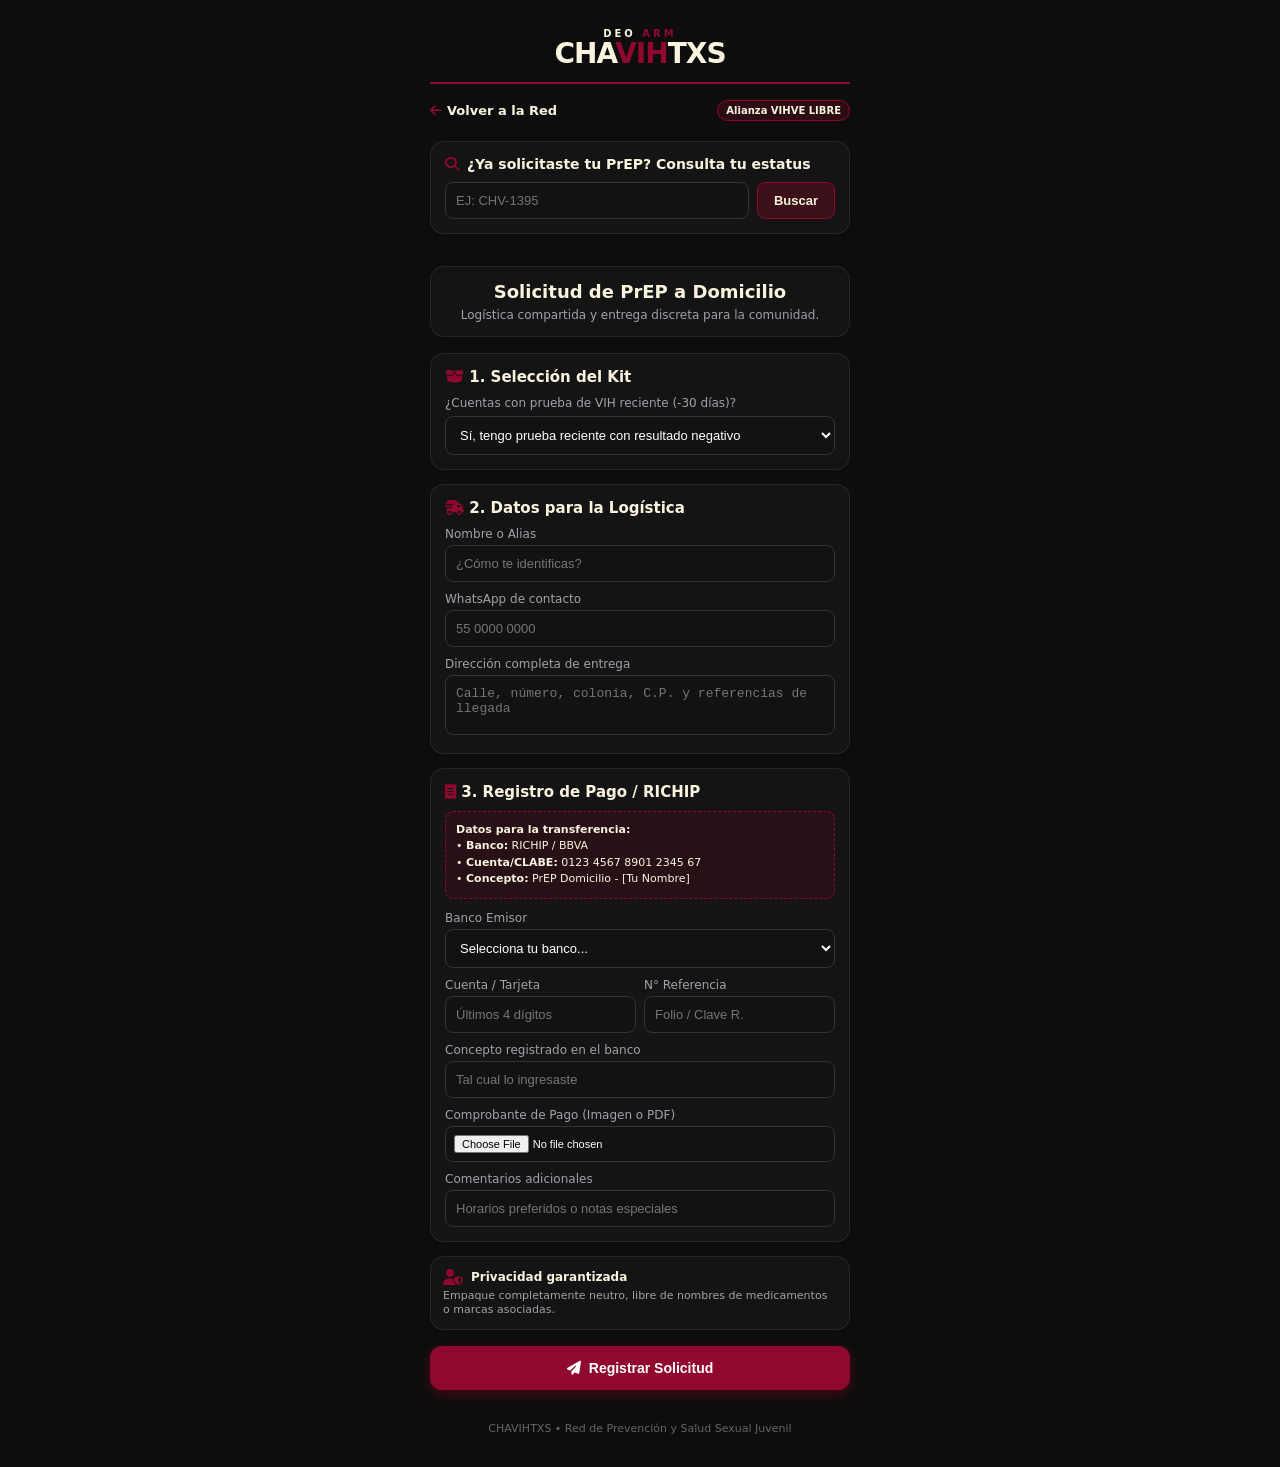
==== prep.html @ c11524b8 "Add files via upload" ====
<!DOCTYPE html>
<html lang="es">
<head>
  <meta charset="UTF-8">
  <meta name="viewport" content="width=device-width, initial-scale=1.0">
  <title>PrEP a Domicilio • CHAVIHTXS × VIHVE LIBRE</title>
  
  <link rel="stylesheet" href="https://cdnjs.cloudflare.com/ajax/libs/font-awesome/6.4.0/css/all.min.css">
  <link rel="stylesheet" href="styles.css">
</head>
<body style="background-color: var(--bg-color, #0d0d0e); color: var(--cream, #fff8f0); padding: 16px; margin: 0; font-family: system-ui, -apple-system, sans-serif;">

  <div style="max-width: 420px; margin: 0 auto; display: flex; flex-direction: column; gap: 16px;">

    <!-- CABECERA RED PRINCIPAL CHAVIHTXS -->
    <div style="text-align: center; padding: 12px 0; border-bottom: 2px solid var(--cochineal, #D90429);">
      <div style="font-size: 10px; font-weight: 800; letter-spacing: 3px; text-transform: uppercase;">
        <span style="color: var(--cream, #fff8f0);">DEO</span> <span style="color: var(--cochineal, #D90429);">ARM</span>
      </div>
      <div style="font-size: 28px; font-weight: 900; letter-spacing: -1px; color: var(--cream, #fff8f0); line-height: 1.1;">
        CHA<span style="color: var(--cochineal, #D90429);">VIH</span>TXS
      </div>
    </div>

    <!-- NAVEGACIÓN Y ALIANZA -->
    <div style="display: flex; align-items: center; justify-content: space-between; padding-bottom: 4px;">
      <a href="index.html" style="color: var(--cream, #fff8f0); font-size: 13px; text-decoration: none; display: flex; align-items: center; gap: 6px; font-weight: 600;">
        <i class="fa-solid fa-arrow-left" style="color: var(--cochineal, #D90429);"></i>
        <span>Volver a la Red</span>
      </a>
      <span style="font-size: 10px; font-weight: bold; background: rgba(217, 4, 41, 0.15); border: 1px solid var(--cochineal, #D90429); padding: 4px 8px; border-radius: 12px; color: var(--cream, #fff8f0);">
        Alianza <strong>VIHVE LIBRE</strong>
      </span>
    </div>

    <!-- SECCIÓN DE CONSULTA DE ESTATUS -->
<div style="background: rgba(255, 255, 255, 0.03); border: 1px solid rgba(255, 255, 255, 0.08); padding: 14px; border-radius: 14px; margin-bottom: 16px;">
  <div style="font-size: 14px; font-weight: 700; color: var(--cream, #fff8f0); margin-bottom: 8px; display: flex; align-items: center; gap: 8px;">
    <i class="fa-solid fa-magnifying-glass" style="color: var(--cochineal, #D90429);"></i>
    <span>¿Ya solicitaste tu PrEP? Consulta tu estatus</span>
  </div>
  
  <div style="display: flex; gap: 8px; margin-top: 10px;">
    <input type="text" id="input-folio-buscar" placeholder="Ej: CHV-1395" style="flex: 1; padding: 10px; border-radius: 8px; background: #121214; color: #fff; border: 1px solid #333; font-size: 13px; text-transform: uppercase;">
    <button type="button" id="btn-buscar-folio" style="background: rgba(217, 4, 41, 0.2); color: var(--cream, #fff8f0); border: 1px solid var(--cochineal, #D90429); border-radius: 8px; padding: 0 16px; font-size: 13px; font-weight: bold; cursor: pointer;">
      Buscar
    </button>
  </div>

  <!-- TARJETA DE RESULTADO -->
  <div id="resultado-busqueda" style="display: none; margin-top: 12px; padding: 12px; border-radius: 10px; background: #121214; border: 1px solid #222;">
    <!-- Aquí se insertará dinámicamente el resultado con JS -->
  </div>
</div>

    <!-- TÍTULO DE LA SECCIÓN -->
    <div style="background: rgba(255, 255, 255, 0.03); border: 1px solid rgba(255, 255, 255, 0.08); padding: 14px; border-radius: 14px; text-align: center;">
      <h1 style="font-size: 18px; font-weight: bold; margin: 0 0 6px 0; color: var(--cream, #fff8f0);">Solicitud de PrEP a Domicilio</h1>
      <p class="text-gray-12" style="font-size: 12px; margin: 0; color: #a1a1aa;">Logística compartida y entrega discreta para la comunidad.</p>
    </div>

    <form id="prep-order-form">
      
      <!-- PASO 1: KIT -->
      <div class="card-box" style="background: rgba(255, 255, 255, 0.03); border: 1px solid rgba(255, 255, 255, 0.08); padding: 14px; border-radius: 14px; margin-bottom: 14px;">
        <div class="text-bold-16" style="margin-bottom: 10px; color: var(--cream, #fff8f0); font-size: 15px; font-weight: 700;">
          <i class="fa-solid fa-box-open" style="color: var(--cochineal, #D90429);"></i> 1. Selección del Kit
        </div>
        
        <label style="display: block; font-size: 12px; margin-bottom: 6px; color: #a1a1aa;">¿Cuentas con prueba de VIH reciente (-30 días)?</label>
        <select class="form-input" style="width: 100%; box-sizing: border-box; padding: 10px; border-radius: 8px; background: #121214; color: #fff; border: 1px solid #333; font-size: 13px;">
          <option value="si">Sí, tengo prueba reciente con resultado negativo</option>
          <option value="no">No, incluir kit con prueba rápida de detección</option>
        </select>
      </div>

      <!-- PASO 2: LOGÍSTICA DE ENVÍO -->
      <div class="card-box" style="background: rgba(255, 255, 255, 0.03); border: 1px solid rgba(255, 255, 255, 0.08); padding: 14px; border-radius: 14px; margin-bottom: 14px;">
        <div class="text-bold-16" style="margin-bottom: 10px; color: var(--cream, #fff8f0); font-size: 15px; font-weight: 700;">
          <i class="fa-solid fa-truck-fast" style="color: var(--cochineal, #D90429);"></i> 2. Datos para la Logística
        </div>

        <div style="margin-bottom: 10px;">
          <label style="font-size: 12px; display: block; margin-bottom: 4px; color: #a1a1aa;">Nombre o Alias</label>
          <input type="text" id="nombre" placeholder="¿Cómo te identificas?" required class="form-input" style="width: 100%; box-sizing: border-box; padding: 10px; border-radius: 8px; background: #121214; color: #fff; border: 1px solid #333; font-size: 13px;">
        </div>

        <div style="margin-bottom: 10px;">
          <label style="font-size: 12px; display: block; margin-bottom: 4px; color: #a1a1aa;">WhatsApp de contacto</label>
          <input type="tel" id="telefono" placeholder="55 0000 0000" required class="form-input" style="width: 100%; box-sizing: border-box; padding: 10px; border-radius: 8px; background: #121214; color: #fff; border: 1px solid #333; font-size: 13px;">
        </div>

        <div>
          <label style="font-size: 12px; display: block; margin-bottom: 4px; color: #a1a1aa;">Dirección completa de entrega</label>
          <textarea id="direccion" placeholder="Calle, número, colonia, C.P. y referencias de llegada" required class="form-input" style="width: 100%; box-sizing: border-box; padding: 10px; border-radius: 8px; background: #121214; color: #fff; border: 1px solid #333; height: 60px; resize: none; font-size: 13px;"></textarea>
        </div>
      </div>

      <!-- PASO 3: REGISTRO DE PAGO (LISTA DE BANCOS) -->
      <div class="card-box" style="background: rgba(255, 255, 255, 0.03); border: 1px solid rgba(255, 255, 255, 0.08); padding: 14px; border-radius: 14px; margin-bottom: 14px;">
        <div class="text-bold-16" style="margin-bottom: 10px; color: var(--cream, #fff8f0); font-size: 15px; font-weight: 700;">
          <i class="fa-solid fa-receipt" style="color: var(--cochineal, #D90429);"></i> 3. Registro de Pago / RICHIP
        </div>

        <!-- Ficha de transferencia -->
        <div style="background: rgba(217, 4, 41, 0.1); border: 1px dashed var(--cochineal, #D90429); padding: 10px; border-radius: 8px; margin-bottom: 12px; font-size: 11px; line-height: 1.5;">
          <strong>Datos para la transferencia:</strong><br>
          • <strong>Banco:</strong> RICHIP / BBVA<br>
          • <strong>Cuenta/CLABE:</strong> 0123 4567 8901 2345 67<br>
          • <strong>Concepto:</strong> PrEP Domicilio - [Tu Nombre]
        </div>

        <!-- LISTA DESPLEGABLE DE BANCOS -->
        <div style="margin-bottom: 10px;">
          <label style="font-size: 12px; display: block; margin-bottom: 4px; color: #a1a1aa;">Banco Emisor</label>
          <select id="banco" required class="form-input" style="width: 100%; box-sizing: border-box; padding: 10px; border-radius: 8px; background: #121214; color: #fff; border: 1px solid #333; font-size: 13px;">
            <option value="" disabled selected>Selecciona tu banco...</option>
            <option value="BBVA">BBVA México</option>
            <option value="Nu">Nu Mexico (Mercado Pago / STP)</option>
            <option value="Banamex">Citibanamex</option>
            <option value="Santander">Santander</option>
            <option value="Banorte">Banorte</option>
            <option value="HSBC">HSBC</option>
            <option value="Stori">Stori / Klar / Spin</option>
            <option value="MercadoPago">Mercado Pago</option>
            <option value="Scotiabank">Scotiabank</option>
            <option value="Banco Azteca">Banco Azteca</option>
            <option value="Otro">Otro Banco / Sofipo</option>
          </select>
        </div>

        <div style="display: grid; grid-template-columns: 1fr 1fr; gap: 8px; margin-bottom: 10px;">
          <div>
            <label style="font-size: 12px; display: block; margin-bottom: 4px; color: #a1a1aa;">Cuenta / Tarjeta</label>
            <input type="text" id="cuenta" placeholder="Últimos 4 dígitos" required class="form-input" style="width: 100%; box-sizing: border-box; padding: 10px; border-radius: 8px; background: #121214; color: #fff; border: 1px solid #333; font-size: 13px;">
          </div>
          <div>
            <label style="font-size: 12px; display: block; margin-bottom: 4px; color: #a1a1aa;">N° Referencia</label>
            <input type="text" id="referencia" placeholder="Folio / Clave R." required class="form-input" style="width: 100%; box-sizing: border-box; padding: 10px; border-radius: 8px; background: #121214; color: #fff; border: 1px solid #333; font-size: 13px;">
          </div>
        </div>

        <div style="margin-bottom: 10px;">
          <label style="font-size: 12px; display: block; margin-bottom: 4px; color: #a1a1aa;">Concepto registrado en el banco</label>
          <input type="text" id="concepto" placeholder="Tal cual lo ingresaste" required class="form-input" style="width: 100%; box-sizing: border-box; padding: 10px; border-radius: 8px; background: #121214; color: #fff; border: 1px solid #333; font-size: 13px;">
        </div>

        <div style="margin-bottom: 10px;">
          <label style="font-size: 12px; display: block; margin-bottom: 4px; color: #a1a1aa;">Comprobante de Pago (Imagen o PDF)</label>
          <input type="file" id="comprobante" accept="image/*,.pdf" required class="form-input" style="width: 100%; box-sizing: border-box; padding: 8px; border-radius: 8px; background: #121214; color: #fff; border: 1px solid #333; font-size: 11px;">
        </div>

        <div>
          <label style="font-size: 12px; display: block; margin-bottom: 4px; color: #a1a1aa;">Comentarios adicionales</label>
          <input type="text" id="comentarios" placeholder="Horarios preferidos o notas especiales" class="form-input" style="width: 100%; box-sizing: border-box; padding: 10px; border-radius: 8px; background: #121214; color: #fff; border: 1px solid #333; font-size: 13px;">
        </div>
      </div>

      <!-- EMBALAJE DISCRETO -->
      <div class="card-box" style="background: rgba(255, 255, 255, 0.03); border: 1px solid rgba(255, 255, 255, 0.08); padding: 12px; border-radius: 14px; margin-bottom: 16px;">
        <div style="display: flex; align-items: center; gap: 8px;">
          <i class="fa-solid fa-user-shield" style="color: var(--cochineal, #D90429); font-size: 16px;"></i>
          <span style="font-size: 12px; font-weight: 600; color: var(--cream, #fff8f0);">Privacidad garantizada</span>
        </div>
        <p style="font-size: 11px; color: #a1a1aa; margin: 4px 0 0 0; line-height: 1.3;">
          Empaque completamente neutro, libre de nombres de medicamentos o marcas asociadas.
        </p>
      </div>

      <!-- BOTÓN PRINCIPAL -->
      <button type="submit" style="background: var(--cochineal, #D90429); color: #fff; border: none; cursor: pointer; width: 100%; padding: 14px; font-weight: bold; border-radius: 12px; font-size: 14px; display: flex; align-items: center; justify-content: center; gap: 8px; box-shadow: 0 4px 12px rgba(217, 4, 41, 0.3);">
        <i class="fa-solid fa-paper-plane"></i>
        <span>Registrar Solicitud</span>
      </button>

    </form>
    
    <!-- FOOTER CHAVIHTXS -->
    <div style="text-align: center; padding: 16px 0; font-size: 11px; color: #666;">
      CHAVIHTXS • Red de Prevención y Salud Sexual Juvenil
    </div>
  </div>

<script>
  const scriptURL = 'https://script.google.com/macros/s/AKfycbyTnR9hWRh-S--W4uXTvNlMJQWFE3yyfU0Nr2d30scs4Og7N30VcAB_iQiFGg1_0tE/exec';
  const form = document.getElementById('prep-order-form');

  form.addEventListener('submit', e => {
    e.preventDefault();
    
    const submitBtn = form.querySelector('button[type="submit"]');
    submitBtn.disabled = true;
    submitBtn.innerHTML = '<i class="fa-solid fa-spinner fa-spin"></i> Registrando...';

    const fileInput = document.getElementById('comprobante');
    const file = fileInput.files[0];

    if (file) {
      const reader = new FileReader();
      reader.onload = function(evt) {
        const base64Data = evt.target.result.split(',')[1];
        
        const payload = {
          kit: form.querySelector('select').value,
          nombre: document.getElementById('nombre').value,
          telefono: document.getElementById('telefono').value,
          direccion: document.getElementById('direccion').value,
          banco: document.getElementById('banco').value,
          cuenta: document.getElementById('cuenta').value,
          referencia: document.getElementById('referencia').value,
          concepto: document.getElementById('concepto').value,
          fileName: file.name,
          mimeType: file.type,
          fileData: base64Data
        };

        fetch(scriptURL, {
          method: 'POST',
          body: JSON.stringify(payload)
        })
        .then(response => response.json())
        .then(res => {
          if(res.result === 'success') {
            // Redirigir al usuario a WhatsApp para confirmación directa
            const msg = `¡Hola! Acabo de registrar mi pedido de PrEP en la app. Mi folio es: ${res.folio}`;
            const waUrl = `https://wa.me/525500000000?text=${encodeURIComponent(msg)}`; // Pon aquí el WhatsApp oficial
            
            alert(`¡Solicitud registrada con éxito! Tu folio es: ${res.folio}`);
            window.location.href = waUrl;
          } else {
            alert('Hubo un detalle al guardar los datos. Intenta de nuevo.');
            submitBtn.disabled = false;
          }
        })
        .catch(err => {
          console.error('Error:', err);
          alert('Error de conexión.');
          submitBtn.disabled = false;
        });
      };
      reader.readAsDataURL(file);
    }
  });
  const btnBuscar = document.getElementById('btn-buscar-folio');
  const inputFolio = document.getElementById('input-folio-buscar');
  const contenedorResultado = document.getElementById('resultado-busqueda');

  btnBuscar.addEventListener('click', () => {
    const folio = inputFolio.value.trim();
    
    if (!folio) {
      alert('Ingresa tu número de folio (ej. CHV-1395)');
      return;
    }

    btnBuscar.disabled = true;
    btnBuscar.innerHTML = '<i class="fa-solid fa-spinner fa-spin"></i>';
    contenedorResultado.style.display = 'none';

    fetch(`${scriptURL}?folio=${encodeURIComponent(folio)}`)
      .then(response => response.json())
      .then(data => {
        contenedorResultado.style.display = 'block';

        if (data.result === 'success') {
          let badgeColor = '#eab308'; // Amarillo para Pendiente
          let badgeBg = 'rgba(234, 179, 8, 0.15)';
          let statusText = data.estado;

          if (data.estado.toLowerCase().includes('camino') || data.estado.toLowerCase().includes('enviado')) {
            badgeColor = '#3b82f6'; // Azul para En Camino
            badgeBg = 'rgba(59, 130, 246, 0.15)';
          } else if (data.estado.toLowerCase().includes('entregado')) {
            badgeColor = '#22c55e'; // Verde para Entregado
            badgeBg = 'rgba(34, 197, 94, 0.15)';
          }

          contenedorResultado.innerHTML = `
            <div style="font-size: 12px; color: #a1a1aa; margin-bottom: 6px;">
              Solicitud encontrada para: <strong style="color: #fff;">${data.nombre}</strong>
            </div>
            <div style="display: flex; justify-content: space-between; align-items: center;">
              <span style="font-size: 13px; font-weight: bold; color: var(--cream, #fff8f0);">Folio: ${data.folio}</span>
              <span style="font-size: 11px; font-weight: bold; padding: 4px 10px; border-radius: 12px; color: ${badgeColor}; background: ${badgeBg}; border: 1px solid ${badgeColor};">
                ${statusText}
              </span>
            </div>
          `;
        } else if (data.result === 'not_found') {
          contenedorResultado.innerHTML = `
            <div style="font-size: 12px; color: #ef4444; text-align: center;">
              ❌ No encontramos el folio <strong>${folio}</strong>. Revisa que esté bien escrito.
            </div>
          `;
        } else {
          contenedorResultado.innerHTML = `
            <div style="font-size: 12px; color: #ef4444; text-align: center;">
              ⚠️ Ocurrió un error al consultar. Intenta de nuevo.
            </div>
          `;
        }
      })
      .catch(err => {
        console.error('Error al buscar folio:', err);
        alert('Error de conexión al consultar el folio.');
      })
      .finally(() => {
        btnBuscar.disabled = false;
        btnBuscar.innerHTML = 'Buscar';
      });
  });
</script>

</body>
</html>
---- styles.css ----
:root {
  --bg-dark: #120206;
  --card-dark: #1f060d;
  --cream: #faf4df;
  --cochineal: #90082e;
  --cochineal-bright: #b80c3c;
  --cochineal-glow: rgba(144, 8, 46, 0.4);
  --text-gray: #a39397;
  --gray-btn: #4b5563;
  --white: #ffffff;
  --font-title: 'Montserrat', sans-serif;
  --font-body: 'Plus Jakarta Sans', sans-serif;
}

* {
  box-sizing: border-box;
  margin: 0;
  padding: 0;
  -webkit-tap-highlight-color: transparent;
}

body {
  background-color: var(--bg-dark);
  color: var(--cream);
  font-family: var(--font-body);
  min-height: 100vh;
  display: flex;
  justify-content: center;
}

#app-container {
  width: 100%;
  max-width: 480px;
  min-height: 100vh;
  background: linear-gradient(180deg, #180309 0%, #100105 100%);
  display: flex;
  flex-direction: column;
  position: relative;
  padding: 20px 18px 100px 18px;
}

/* NAVEGACIÓN Y VISTAS */
.page-view {
  display: none;
  width: 100%;
  animation: fadeIn 0.25s ease-in-out;
}
.page-view.active { 
  display: block; 
}

@keyframes fadeIn {
  from { opacity: 0; transform: translateY(4px); }
  to { opacity: 1; transform: translateY(0); }
}

/* BRAND HEADER */
.brand-header {
  display: flex;
  flex-direction: column;
  align-items: center;
  margin-top: 10px;
  margin-bottom: 20px;
  text-align: center;
}
.sub-brand {
  font-family: var(--font-title);
  font-weight: 800;
  font-size: 13px;
  letter-spacing: 3px;
  margin-bottom: -4px;
  text-transform: uppercase;
}
.sub-brand .deo { color: var(--cream); }
.sub-brand .arm { color: var(--cochineal); }

.main-brand {
  font-family: var(--font-title);
  font-weight: 900;
  font-size: 42px;
  letter-spacing: 1px;
  text-transform: uppercase;
  line-height: 1;
}
.main-brand .cha { color: var(--cream); }
.main-brand .vih { color: var(--cochineal); }
.main-brand .txs { color: var(--cream); }

.user-greeting {
  text-align: right;
  width: 100%;
  font-size: 14px;
  color: var(--cream);
  margin-bottom: 22px;
  line-height: 1.4;
  opacity: 0.95;
}

/* CARDS & CONTAINERS */
.section-title {
  font-family: var(--font-title);
  font-size: 20px;
  font-weight: 800;
  color: var(--cream);
  margin-bottom: 16px;
  display: flex;
  align-items: center;
  gap: 8px;
}

.status-card {
  background: rgba(255, 255, 255, 0.04);
  border: 1px solid rgba(250, 244, 223, 0.12);
  border-radius: 20px;
  padding: 20px;
  margin-bottom: 20px;
  display: flex;
  flex-direction: column;
  align-items: center;
}

.status-badge {
  background: linear-gradient(135deg, rgba(16, 185, 129, 0.2) 0%, rgba(16, 185, 129, 0.05) 100%);
  border: 1px solid rgba(16, 185, 129, 0.4);
  color: #34d399;
  padding: 8px 18px;
  border-radius: 30px;
  font-weight: 800;
  font-size: 18px;
  letter-spacing: 1px;
  margin-bottom: 12px;
  display: flex;
  align-items: center;
  gap: 8px;
}

.status-description {
  font-size: 13px;
  color: var(--text-gray);
  text-align: center;
  line-height: 1.5;
}

.streak-bar {
  margin-top: 16px;
  width: 100%;
  background: rgba(144, 8, 46, 0.15);
  border: 1px solid rgba(144, 8, 46, 0.3);
  border-radius: 14px;
  padding: 12px 16px;
  display: flex;
  justify-content: space-between;
  align-items: center;
}
.streak-bar .label { color: var(--cream); font-weight: 600; font-size: 13px; }
.streak-bar .val { color: var(--cream); font-family: var(--font-title); font-weight: 800; font-size: 15px; }

.grid-two-cards {
  display: grid;
  grid-template-columns: 1fr 1fr;
  gap: 14px;
  margin-bottom: 24px;
}

.info-box {
  background: rgba(255, 255, 255, 0.05);
  border: 1px solid rgba(250, 244, 223, 0.1);
  border-radius: 18px;
  padding: 16px;
  display: flex;
  flex-direction: column;
  justify-content: space-between;
  min-height: 125px;
}
.info-box .box-title { font-size: 12px; text-transform: uppercase; color: var(--text-gray); font-weight: 700; display: flex; justify-content: space-between; }
.info-box .box-value { font-family: var(--font-title); font-size: 26px; font-weight: 800; color: var(--cream); margin: 8px 0 2px 0; }
.info-box .box-unit { font-size: 11px; color: var(--text-gray); }

.action-container {
  background: rgba(255, 255, 255, 0.03);
  border: 1px solid rgba(250, 244, 223, 0.08);
  border-radius: 20px;
  padding: 18px 16px;
  display: flex;
  align-items: center;
  justify-content: space-between;
  gap: 14px;
  margin-bottom: 28px;
}

.btn-dosis {
  background-color: var(--cochineal);
  color: var(--cream);
  border: none;
  padding: 16px 20px;
  border-radius: 16px;
  font-family: var(--font-title);
  font-weight: 900;
  font-size: 15px;
  cursor: pointer;
  animation: pulse-red 2s infinite;
  display: flex;
  align-items: center;
  gap: 8px;
}
.btn-dosis.done { background-color: var(--gray-btn); animation: none; color: #d1d5db; }

@keyframes pulse-red {
  0% { transform: scale(1); box-shadow: 0 0 0 0 rgba(144, 8, 46, 0.7); }
  70% { transform: scale(1.03); box-shadow: 0 0 0 14px rgba(144, 8, 46, 0); }
  100% { transform: scale(1); box-shadow: 0 0 0 0 rgba(144, 8, 46, 0); }
}

.action-legend { font-size: 14px; font-weight: 600; color: var(--cream); text-align: right; flex-grow: 1; }

.card-box {
  background: rgba(255, 255, 255, 0.04);
  border: 1px solid rgba(250, 244, 223, 0.12);
  border-radius: 20px;
  padding: 18px;
  margin-bottom: 22px;
}

.time-badge {
  background: var(--cochineal);
  color: var(--cream);
  font-family: var(--font-title);
  font-weight: 800;
  font-size: 16px;
  padding: 6px 14px;
  border-radius: 12px;
  cursor: pointer;
  display: flex;
  align-items: center;
  gap: 6px;
}

.notes-input {
  width: 100%;
  background: rgba(0, 0, 0, 0.3);
  border: 1px solid rgba(250, 244, 223, 0.15);
  border-radius: 12px;
  padding: 12px;
  color: var(--cream);
  font-family: var(--font-body);
  font-size: 13px;
  resize: none;
  margin-top: 8px;
  outline: none;
}

.inventory-stats { display: grid; grid-template-columns: 1fr 1fr; gap: 12px; margin-bottom: 14px; }
.stat-item { background: rgba(0, 0, 0, 0.25); padding: 12px; border-radius: 14px; text-align: center; border: 1px solid rgba(250, 244, 223, 0.05); }
.stat-val { font-family: var(--font-title); font-size: 28px; font-weight: 800; color: var(--cream); }
.stat-lbl { font-size: 11px; color: var(--text-gray); text-transform: uppercase; }

.btn-inv {
  background: rgba(144, 8, 46, 0.2);
  border: 1px solid var(--cochineal);
  color: var(--cream);
  padding: 12px;
  border-radius: 12px;
  font-size: 12px;
  font-weight: 700;
  cursor: pointer;
  flex: 1;
}

.alert-empty-bottle { background: rgba(239, 68, 68, 0.15); border: 1px solid #ef4444; border-radius: 14px; padding: 12px; margin-top: 12px; text-align: center; display: none; }
.alert-title { color: #fca5a5; font-size: 12px; font-weight: 600; margin-bottom: 8px; }
.btn-alert { background: #ef4444; color: white; border: none; padding: 8px 14px; border-radius: 10px; font-weight: 800; cursor: pointer; }

/* MODAL ONBOARDING */
.modal-overlay {
  position: fixed;
  top: 0; left: 0; width: 100vw; height: 100vh;
  background-color: rgba(10, 1, 4, 0.85);
  backdrop-filter: blur(8px);
  z-index: 1000;
  display: flex; align-items: center; justify-content: center;
  padding: 16px;
}
.modal-overlay.hidden { display: none; }

.onboarding-card {
  background-color: var(--white);
  color: #1f2937;
  border-radius: 24px;
  width: 100%; max-width: 440px;
  padding: 28px 24px;
  max-height: 90vh;
  overflow-y: auto;
}
.onboarding-card h2 { font-family: var(--font-title); color: var(--cochineal); font-size: 22px; font-weight: 800; text-align: center; }
.onboarding-card p.subtitle { font-size: 13px; color: #6b7280; text-align: center; margin-bottom: 22px; }

.form-group { margin-bottom: 16px; }
.form-group label { display: block; font-size: 13px; font-weight: 600; color: #374151; margin-bottom: 6px; }
.form-group label span.req { color: var(--cochineal); }
.form-group input, .form-group select { width: 100%; padding: 12px 14px; border: 1.5px solid #e5e7eb; border-radius: 12px; font-size: 14px; font-family: var(--font-body); background-color: #f9fafb; outline: none; }
.form-row { display: grid; grid-template-columns: 1fr 1fr; gap: 12px; }

.btn-submit { width: 100%; background-color: var(--cochineal); color: var(--cream); border: none; padding: 14px; border-radius: 14px; font-size: 16px; font-weight: 700; font-family: var(--font-title); cursor: pointer; margin-top: 10px; }

/* BOTTOM NAV */
.bottom-nav {
  position: fixed;
  bottom: 0;
  left: 50%;
  transform: translateX(-50%);
  width: 100%;
  max-width: 480px;
  height: 65px;
  background: rgba(18, 2, 6, 0.95);
  backdrop-filter: blur(12px);
  -webkit-backdrop-filter: blur(12px);
  border-top: 1px solid rgba(250, 244, 223, 0.12);
  display: flex;
  justify-content: space-around;
  align-items: center;
  z-index: 100;
  padding-bottom: env(safe-area-inset-bottom);
}

.nav-item {
  background: transparent;
  border: none;
  color: var(--text-gray);
  display: flex;
  flex-direction: column;
  align-items: center;
  justify-content: center;
  flex: 1;
  height: 100%;
  cursor: pointer;
  font-family: var(--font-title);
  font-size: 11px;
  font-weight: 700;
  transition: color 0.2s ease;
}

.nav-item i {
  font-size: 18px;
  margin-bottom: 4px;
}

.nav-item.active {
  color: var(--cream);
}

.nav-item.active i {
  color: var(--cochineal-bright);
}

.nav-item:active {
  background-color: rgba(144, 8, 46, 0.15);
}

/* HELPER CLASSES */
.flex-between { display: flex; justify-content: space-between; align-items: center; }
.text-bold-16 { font-weight: 700; font-size: 16px; }
.text-gray-12 { font-size: 12px; color: var(--text-gray); }
.btn-icon { background:none; border:none; color:var(--text-gray); cursor:pointer; }

/* ESTILOS MÓDULO 3: APRENDER */
.learn-category-card {
  background: rgba(255, 255, 255, 0.04);
  border: 1px solid rgba(250, 244, 223, 0.12);
  border-radius: 20px;
  padding: 18px;
  margin-bottom: 20px;
}

.mascot-header {
  display: flex;
  align-items: center;
  gap: 14px;
  margin-bottom: 16px;
  border-bottom: 1px solid rgba(250, 244, 223, 0.08);
  padding-bottom: 12px;
}

.mascot-avatar {
  background: rgba(144, 8, 46, 0.25);
  border: 1px solid var(--cochineal);
  width: 48px;
  height: 48px;
  border-radius: 16px;
  display: flex;
  align-items: center;
  justify-content: center;
  font-size: 22px;
  flex-shrink: 0;
  box-shadow: 0 4px 12px rgba(144, 8, 46, 0.3);
}

.category-title {
  font-family: var(--font-title);
  font-size: 16px;
  font-weight: 800;
  color: var(--cream);
}

.category-sub {
  font-size: 11px;
  color: var(--text-gray);
}

.learn-item {
  background: rgba(0, 0, 0, 0.25);
  border: 1px solid rgba(250, 244, 223, 0.06);
  border-radius: 12px;
  margin-bottom: 10px;
  overflow: hidden;
  transition: all 0.2s ease;
}

.learn-item summary {
  padding: 12px 14px;
  font-size: 13px;
  font-weight: 700;
  color: var(--cream);
  cursor: pointer;
  list-style: none;
  display: flex;
  justify-content: space-between;
  align-items: center;
}

.learn-item summary::-webkit-details-marker {
  display: none;
}

.learn-item summary::after {
  content: '＋';
  font-family: var(--font-title);
  color: var(--cochineal-bright);
  font-size: 16px;
  font-weight: 900;
}

.learn-item[open] summary::after {
  content: '✕';
  color: var(--cream);
}

.learn-item[open] {
  background: rgba(144, 8, 46, 0.12);
  border-color: rgba(144, 8, 46, 0.4);
}

.learn-item p {
  padding: 0 14px 14px 14px;
  font-size: 12px;
  color: var(--cream);
  line-height: 1.5;
  opacity: 0.9;
}

/* ESTILOS MÓDULO 4: COMUNIDAD */
.community-hero-card {
  background: linear-gradient(135deg, rgba(144, 8, 46, 0.4), rgba(40, 10, 20, 0.8));
  border: 1px solid var(--cochineal);
  border-radius: 20px;
  padding: 20px;
  display: flex;
  align-items: center;
  gap: 16px;
  cursor: pointer;
  transition: all 0.3s ease;
  box-shadow: 0 8px 24px rgba(144, 8, 46, 0.25);
  margin-top: 10px;
}

.community-hero-card:hover {
  transform: translateY(-2px);
  border-color: var(--cochineal-bright);
}

.hero-icon {
  font-size: 36px;
  background: rgba(0, 0, 0, 0.3);
  width: 60px;
  height: 60px;
  border-radius: 16px;
  display: flex;
  align-items: center;
  justify-content: center;
  flex-shrink: 0;
}

.community-hero-card h2 {
  font-family: var(--font-title);
  font-size: 16px;
  font-weight: 800;
  color: var(--cream);
  margin-bottom: 4px;
}

.community-hero-card p {
  font-size: 11px;
  color: var(--text-gray);
  line-height: 1.4;
}

.hero-arrow {
  color: var(--cochineal-bright);
  font-size: 14px;
  margin-left: auto;
}

.community-grid {
  display: grid;
  grid-template-columns: repeat(2, 1fr);
  gap: 12px;
  margin-bottom: 10px;
}

.community-btn-card {
  background: rgba(255, 255, 255, 0.04);
  border: 1px solid rgba(250, 244, 223, 0.1);
  border-radius: 14px;
  padding: 14px;
  display: flex;
  align-items: center;
  gap: 12px;
  text-decoration: none;
  transition: all 0.2s ease;
}

.community-btn-card:hover {
  background: rgba(144, 8, 46, 0.15);
  border-color: rgba(144, 8, 46, 0.4);
}

.c-icon {
  font-size: 20px;
}

.c-title {
  font-family: var(--font-title);
  font-size: 12px;
  font-weight: 700;
  color: var(--cream);
  line-height: 1.3;
}

/* ==========================================
   ESTILOS MÓDULO 5: PERFIL / AJUSTES
   ========================================== */
.profile-header-card {
  background: rgba(255, 255, 255, 0.04);
  border: 1px solid rgba(250, 244, 223, 0.12);
  border-radius: 20px;
  padding: 24px;
  text-align: center;
  margin-bottom: 20px;
}

.profile-avatar-placeholder {
  width: 64px;
  height: 64px;
  background: rgba(144, 8, 46, 0.25);
  border: 1px solid var(--cochineal);
  border-radius: 50%;
  display: flex;
  align-items: center;
  justify-content: center;
  font-size: 26px;
  color: var(--cream);
  margin: 0 auto 12px auto;
}

.profile-name {
  font-family: var(--font-title);
  font-size: 18px;
  font-weight: 800;
  color: var(--cream);
  margin-bottom: 4px;
}

.profile-email {
  font-size: 12px;
  color: var(--text-gray);
}

.settings-group {
  background: rgba(255, 255, 255, 0.04);
  border: 1px solid rgba(250, 244, 223, 0.12);
  border-radius: 20px;
  padding: 16px;
  margin-bottom: 20px;
}

.settings-item {
  display: flex;
  justify-content: space-between;
  align-items: center;
  padding: 12px 8px;
  border-bottom: 1px solid rgba(250, 244, 223, 0.06);
  font-size: 13px;
  color: var(--cream);
}

.settings-item:last-child {
  border-bottom: none;
}

.settings-item span {
  font-weight: 600;
}

.settings-action-btn {
  background: rgba(144, 8, 46, 0.2);
  border: 1px solid var(--cochineal);
  color: var(--cream);
  padding: 6px 12px;
  border-radius: 10px;
  font-size: 11px;
  font-weight: 700;
  cursor: pointer;
}

/* ==========================================================================
   ESTILOS ESPECÍFICOS PARA EL MÓDULO 6: MI VIDA
   ========================================================================== */

/* Tarjeta principal / Hero del Módulo 6 */
.life-hero-card {
  background: linear-gradient(135deg, rgba(128, 0, 32, 0.15), rgba(18, 2, 6, 0.9));
  border: 1px solid rgba(128, 0, 32, 0.4);
  border-radius: 12px;
  padding: 20px;
  margin-bottom: 16px;
  position: relative;
  overflow: hidden;
}

.life-hero-tag {
  display: inline-block;
  font-size: 10px;
  font-weight: 700;
  text-transform: uppercase;
  letter-spacing: 1.5px;
  color: var(--cochineal, #800020);
  background: rgba(128, 0, 32, 0.2);
  padding: 4px 8px;
  border-radius: 4px;
  margin-bottom: 10px;
}

.life-hero-title {
  font-size: 18px;
  font-weight: 800;
  color: #fff;
  margin-bottom: 8px;
  letter-spacing: -0.5px;
}

.life-hero-desc {
  font-size: 13px;
  color: #a3a3a3;
  line-height: 1.5;
  margin: 0;
}

/* Caja de reflexión / Cita */
.life-quote-box {
  background: rgba(255, 255, 255, 0.03);
  border-left: 3px solid var(--cochineal, #800020);
  padding: 14px 16px;
  border-radius: 0 8px 8px 0;
  font-size: 13px;
  font-style: italic;
  color: #d4d4d4;
  margin-bottom: 20px;
  line-height: 1.5;
}

/* Grid de áreas de vida */
.life-grid {
  display: grid;
  grid-template-columns: repeat(2, 1fr);
  gap: 12px;
  margin-bottom: 20px;
}

@media (min-width: 480px) {
  .life-grid {
    grid-template-columns: repeat(2, 1fr);
  }
}

/* Tarjeta individual de cada área */
.life-card {
  background: rgba(255, 255, 255, 0.02);
  border: 1px solid rgba(255, 255, 255, 0.06);
  border-radius: 10px;
  padding: 16px;
  transition: all 0.2s ease;
  display: flex;
  flex-direction: column;
  gap: 6px;
}

.life-card:hover {
  border-color: rgba(128, 0, 32, 0.5);
  background: rgba(128, 0, 32, 0.05);
}

.life-card-icon {
  font-size: 20px;
  margin-bottom: 4px;
}

.life-card-title {
  font-size: 14px;
  font-weight: 700;
  color: #fff;
}

.life-card-sub {
  font-size: 11px;
  color: #8c8c8c;
  line-height: 1.4;
}

/* ==========================================
   MÓDULO COMUNIDAD - REDES SOCIALES
   ========================================== */
.social-grid {
  display: grid;
  grid-template-columns: repeat(2, 1fr);
  gap: 12px;
}

.social-btn {
  display: flex;
  align-items: center;
  justify-content: center;
  gap: 10px;
  padding: 12px 10px;
  background-color: var(--cochineal-dark, #2b1115);
  border: 1px solid var(--cochineal, #7a1c28);
  border-radius: 12px;
  color: var(--cream, #fff8f0);
  text-decoration: none;
  font-size: 14px;
  font-weight: bold;
  transition: transform 0.2s ease, background-color 0.2s ease;
}

.social-btn i {
  font-size: 18px;
}

/* El botón del sitio web abarca las dos columnas si son impar */
.social-btn.website {
  grid-column: span 2;
}

.social-btn:active {
  transform: scale(0.97);
  background-color: var(--cochineal, #7a1c28);
}
.social-btn.full-width {
  grid-column: span 2;
  justify-content: center;
}

/* ==========================================
   TARJETA PREP - VIHVE LIBRE
   ========================================== */
.prep-card {
  border: 1px solid var(--cochineal) !important;
  background: linear-gradient(135deg, rgba(122, 28, 40, 0.2), var(--card-bg, #161618)) !important;
  transition: transform 0.2s ease, box-shadow 0.2s ease;
  cursor: pointer;
}

.prep-card:active {
  transform: scale(0.98);
}

.prep-icon-badge {
  width: 44px;
  height: 44px;
  min-width: 44px;
  border-radius: 12px;
  background-color: var(--cochineal);
  display: flex;
  align-items: center;
  justify-content: center;
}

.prep-icon-badge i {
  color: var(--cream);
  font-size: 20px;
}

/* BANNER DESTACADO CON BRILLO ROJO */
.card-link-banner {
  display: flex;
  align-items: center;
  gap: 14px;
  background: rgba(144, 8, 46, 0.08); /* Fondo con un toque rojizo */
  border: 1px solid var(--cochineal-bright, #b80c3c);
  border-radius: 18px;
  padding: 16px;
  text-decoration: none;
  color: var(--cream);
  margin-top: 20px;
  margin-bottom: 20px;
  position: relative;
  transition: all 0.3s ease;
  
  /* Resplandor rojo exterior (Glow effect) */
  box-shadow: 0 0 15px rgba(184, 12, 60, 0.35), 
              inset 0 0 15px rgba(184, 12, 60, 0.15);
}

.card-link-banner:hover {
  background: rgba(144, 8, 46, 0.18);
  transform: translateY(-2px);
  /* Brillo más intenso al pasar el cursor */
  box-shadow: 0 0 25px rgba(184, 12, 60, 0.6), 
              inset 0 0 20px rgba(184, 12, 60, 0.3);
}

.banner-icon-box {
  width: 48px;
  height: 48px;
  background: var(--cochineal, #90082e);
  border-radius: 14px;
  display: flex;
  align-items: center;
  justify-content: center;
  font-size: 22px;
  color: #ffffff;
  flex-shrink: 0;
  /* Brillo interno en el cuadrado del ícono */
  box-shadow: 0 0 12px rgba(217, 4, 41, 0.6);
}

.banner-content {
  flex-grow: 1;
}

.banner-title {
  font-family: var(--font-title);
  font-weight: 800;
  font-size: 15px;
  color: var(--cream);
  margin-bottom: 4px;
  text-transform: uppercase;
  letter-spacing: 0.5px;
}

.banner-sub {
  font-size: 12px;
  color: var(--text-gray);
  line-height: 1.35;
}

.banner-arrow {
  color: var(--cochineal-bright, #b80c3c);
  font-size: 16px;
  padding-left: 4px;
  filter: drop-shadow(0 0 4px rgba(217, 4, 41, 0.8));
}
.btn-mapa {
  display: inline-flex;
  align-items: center;
  gap: 4px;
  margin-left: 6px;
  padding: 2px 8px;
  background-color: rgba(184, 12, 60, 0.2);
  border: 1px solid #b80c3c;
  border-radius: 6px;
  color: #ffffff;
  font-size: 11px;
  font-weight: 700;
  text-decoration: none;
  transition: all 0.2s ease;
}

.btn-mapa:hover {
  background-color: #b80c3c;
  box-shadow: 0 0 10px rgba(184, 12, 60, 0.6);
}
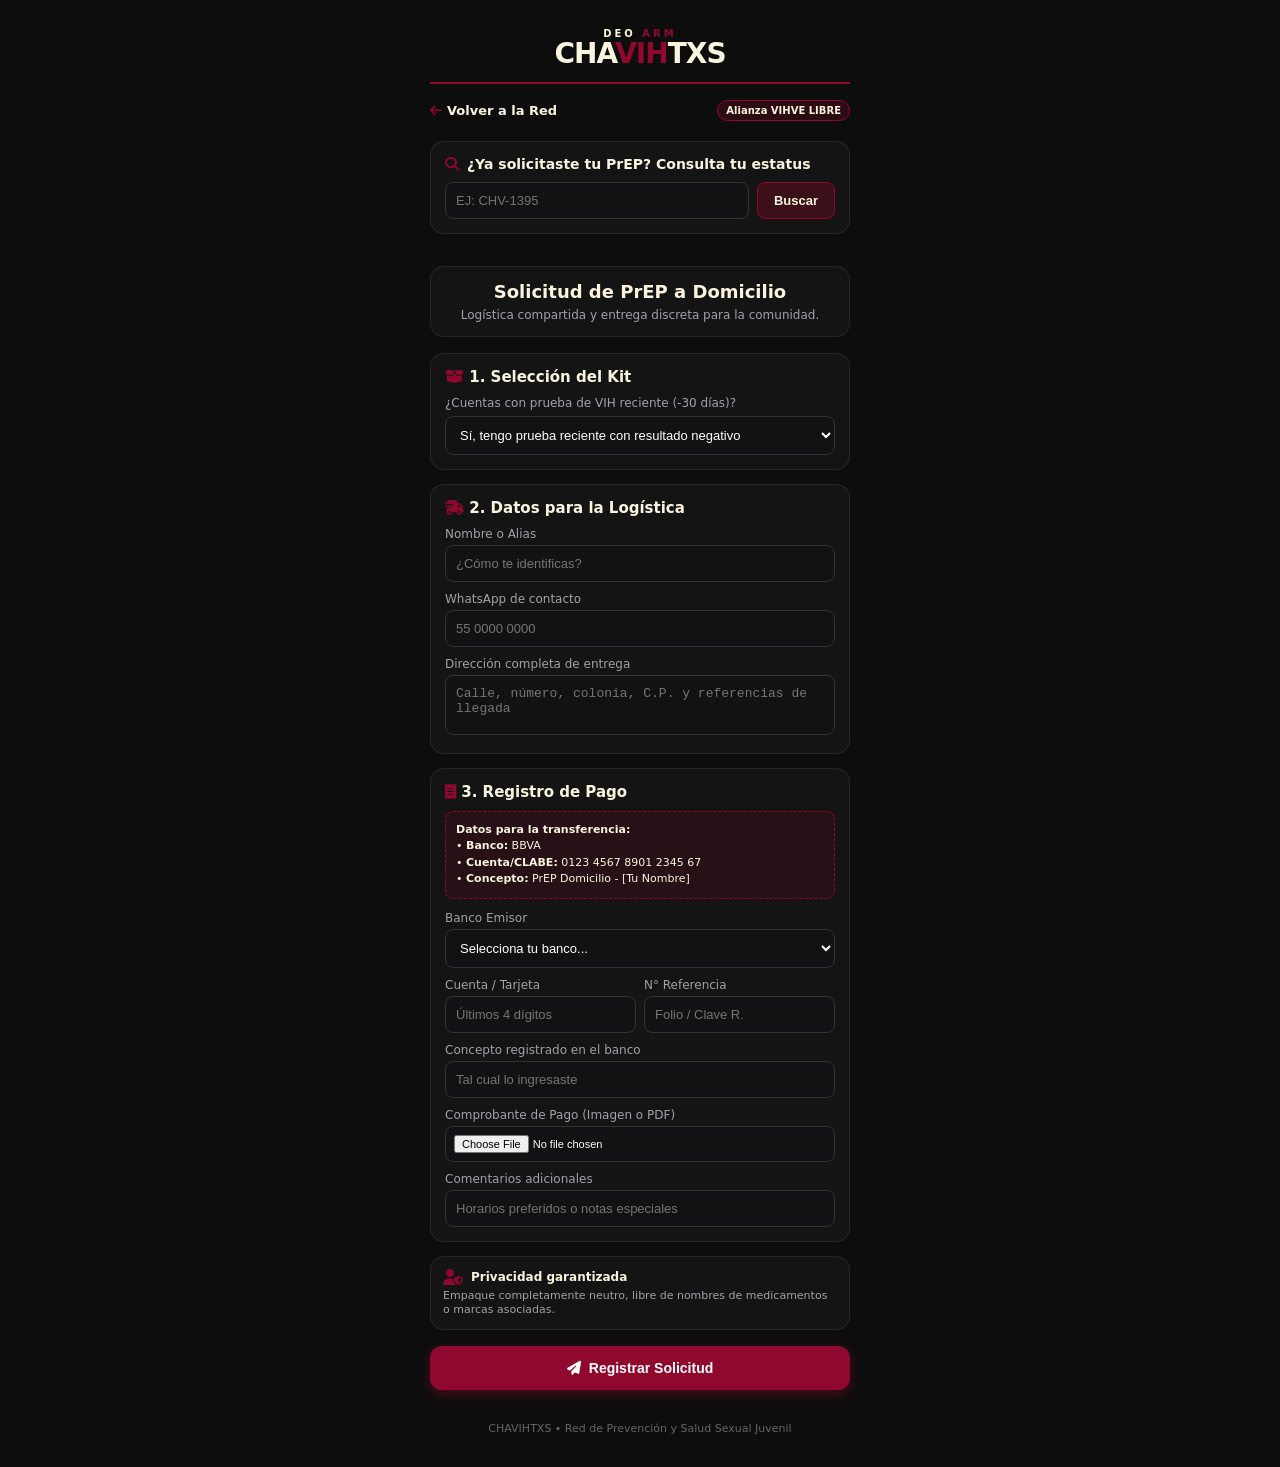
==== commit 7fff5e57: "Update prep.html" ====
--- a/prep.html
+++ b/prep.html
@@ -99,13 +99,13 @@
       <!-- PASO 3: REGISTRO DE PAGO (LISTA DE BANCOS) -->
       <div class="card-box" style="background: rgba(255, 255, 255, 0.03); border: 1px solid rgba(255, 255, 255, 0.08); padding: 14px; border-radius: 14px; margin-bottom: 14px;">
         <div class="text-bold-16" style="margin-bottom: 10px; color: var(--cream, #fff8f0); font-size: 15px; font-weight: 700;">
-          <i class="fa-solid fa-receipt" style="color: var(--cochineal, #D90429);"></i> 3. Registro de Pago / RICHIP
+          <i class="fa-solid fa-receipt" style="color: var(--cochineal, #D90429);"></i> 3. Registro de Pago
         </div>
 
         <!-- Ficha de transferencia -->
         <div style="background: rgba(217, 4, 41, 0.1); border: 1px dashed var(--cochineal, #D90429); padding: 10px; border-radius: 8px; margin-bottom: 12px; font-size: 11px; line-height: 1.5;">
           <strong>Datos para la transferencia:</strong><br>
-          • <strong>Banco:</strong> RICHIP / BBVA<br>
+          • <strong>Banco:</strong> BBVA<br>
           • <strong>Cuenta/CLABE:</strong> 0123 4567 8901 2345 67<br>
           • <strong>Concepto:</strong> PrEP Domicilio - [Tu Nombre]
         </div>
@@ -312,4 +312,4 @@
 </script>
 
 </body>
-</html>+</html>
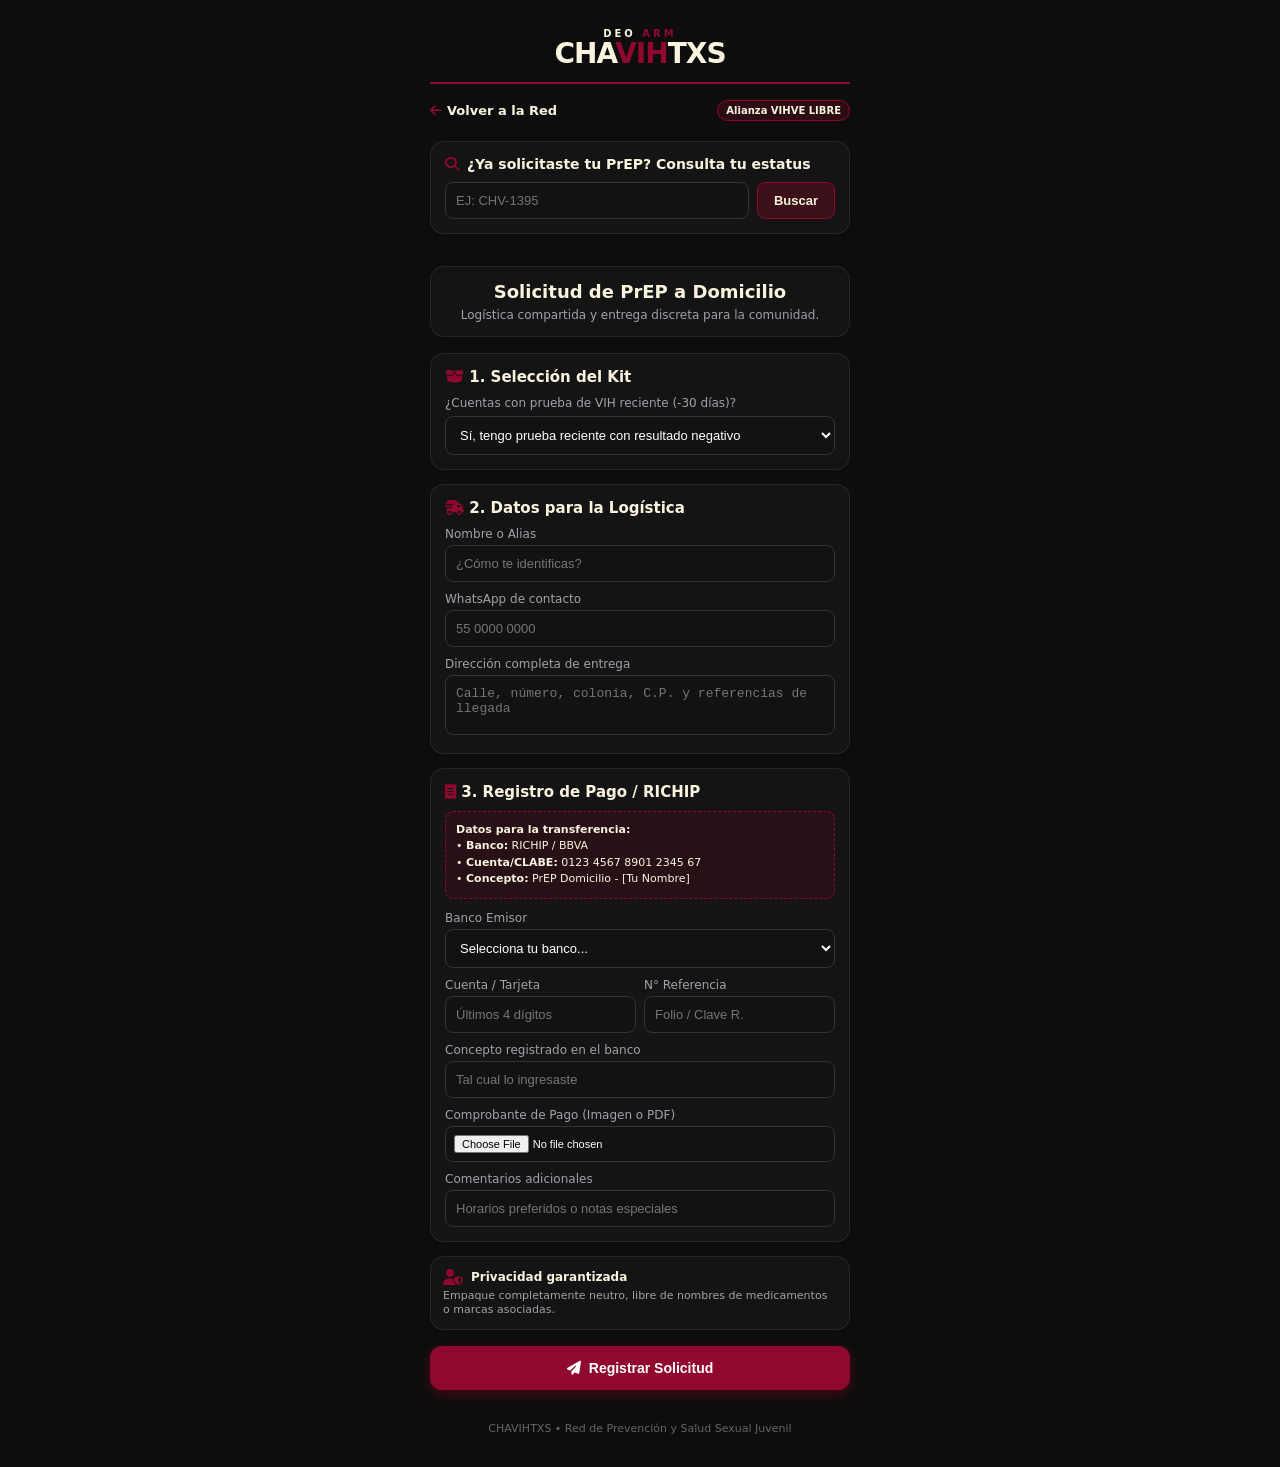
==== commit d2149bce: "Update prep.html" ====
--- a/prep.html
+++ b/prep.html
@@ -99,13 +99,13 @@
       <!-- PASO 3: REGISTRO DE PAGO (LISTA DE BANCOS) -->
       <div class="card-box" style="background: rgba(255, 255, 255, 0.03); border: 1px solid rgba(255, 255, 255, 0.08); padding: 14px; border-radius: 14px; margin-bottom: 14px;">
         <div class="text-bold-16" style="margin-bottom: 10px; color: var(--cream, #fff8f0); font-size: 15px; font-weight: 700;">
-          <i class="fa-solid fa-receipt" style="color: var(--cochineal, #D90429);"></i> 3. Registro de Pago
+          <i class="fa-solid fa-receipt" style="color: var(--cochineal, #D90429);"></i> 3. Registro de Pago / RICHIP
         </div>
 
         <!-- Ficha de transferencia -->
         <div style="background: rgba(217, 4, 41, 0.1); border: 1px dashed var(--cochineal, #D90429); padding: 10px; border-radius: 8px; margin-bottom: 12px; font-size: 11px; line-height: 1.5;">
           <strong>Datos para la transferencia:</strong><br>
-          • <strong>Banco:</strong> BBVA<br>
+          • <strong>Banco:</strong> RICHIP / BBVA<br>
           • <strong>Cuenta/CLABE:</strong> 0123 4567 8901 2345 67<br>
           • <strong>Concepto:</strong> PrEP Domicilio - [Tu Nombre]
         </div>
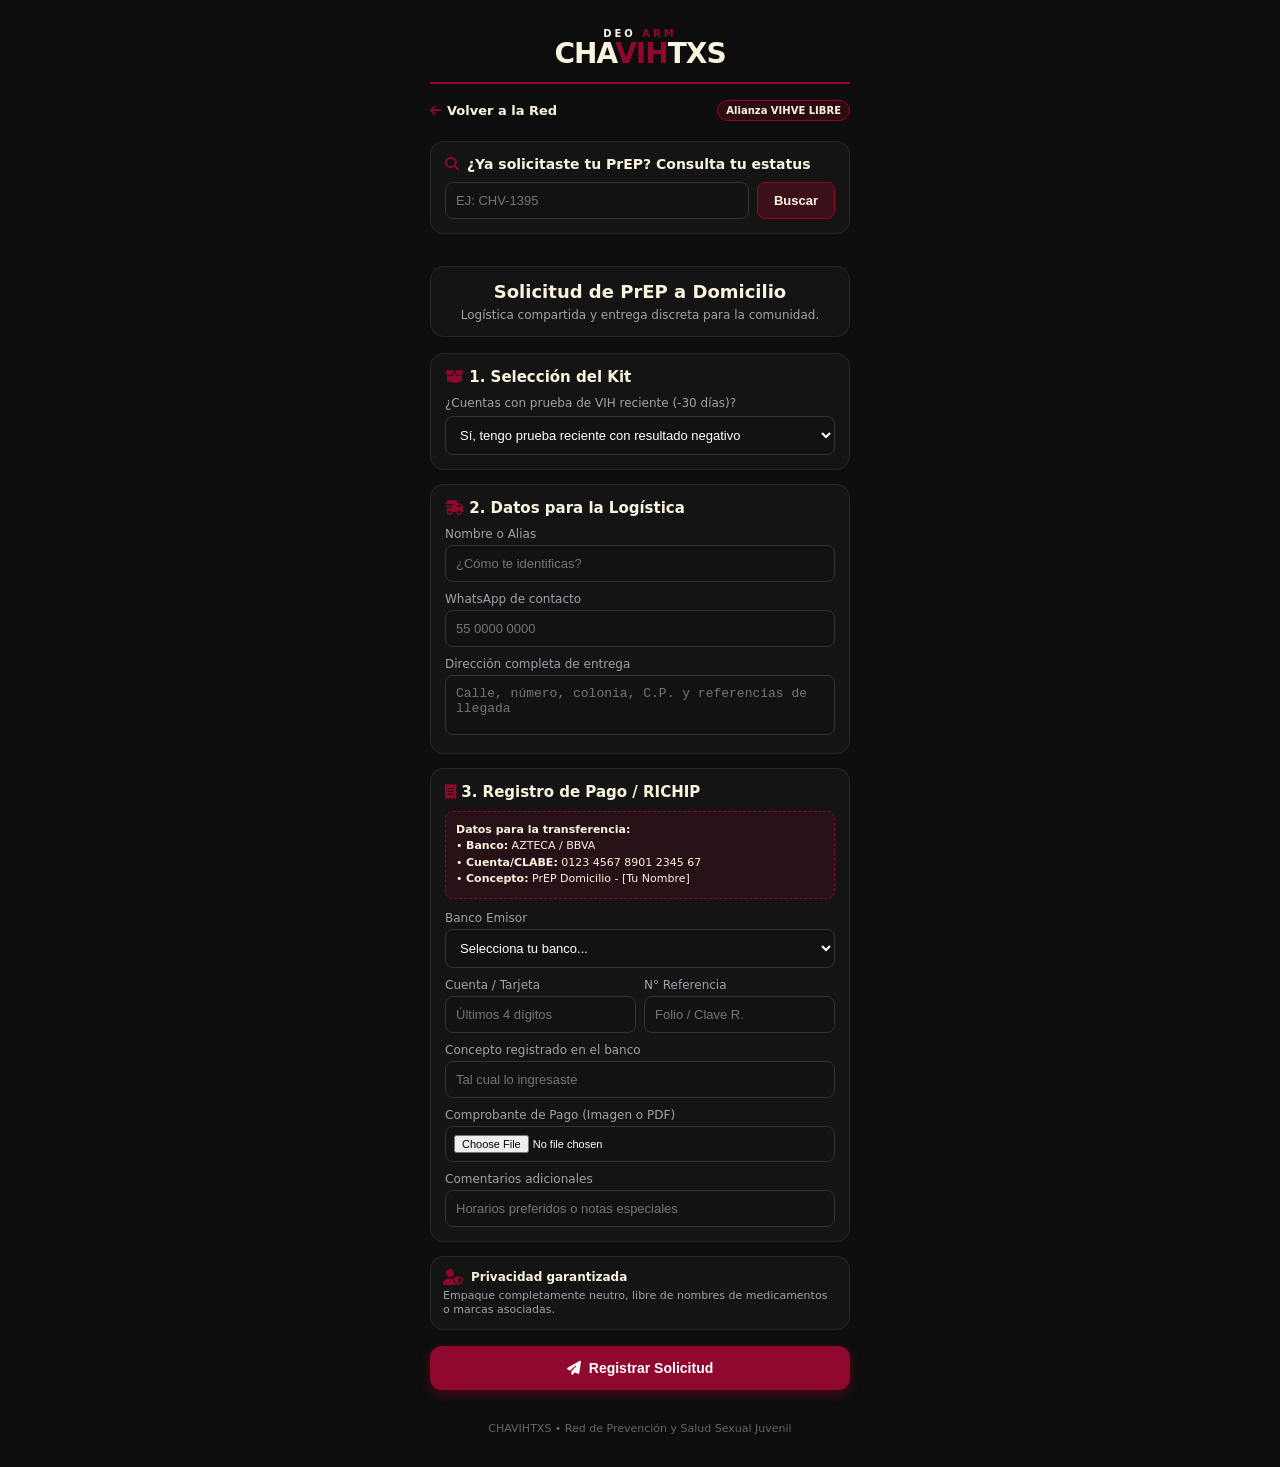
==== commit ba976b2b: "Update prep.html" ====
--- a/prep.html
+++ b/prep.html
@@ -105,7 +105,7 @@
         <!-- Ficha de transferencia -->
         <div style="background: rgba(217, 4, 41, 0.1); border: 1px dashed var(--cochineal, #D90429); padding: 10px; border-radius: 8px; margin-bottom: 12px; font-size: 11px; line-height: 1.5;">
           <strong>Datos para la transferencia:</strong><br>
-          • <strong>Banco:</strong> RICHIP / BBVA<br>
+          • <strong>Banco:</strong> AZTECA / BBVA<br>
           • <strong>Cuenta/CLABE:</strong> 0123 4567 8901 2345 67<br>
           • <strong>Concepto:</strong> PrEP Domicilio - [Tu Nombre]
         </div>
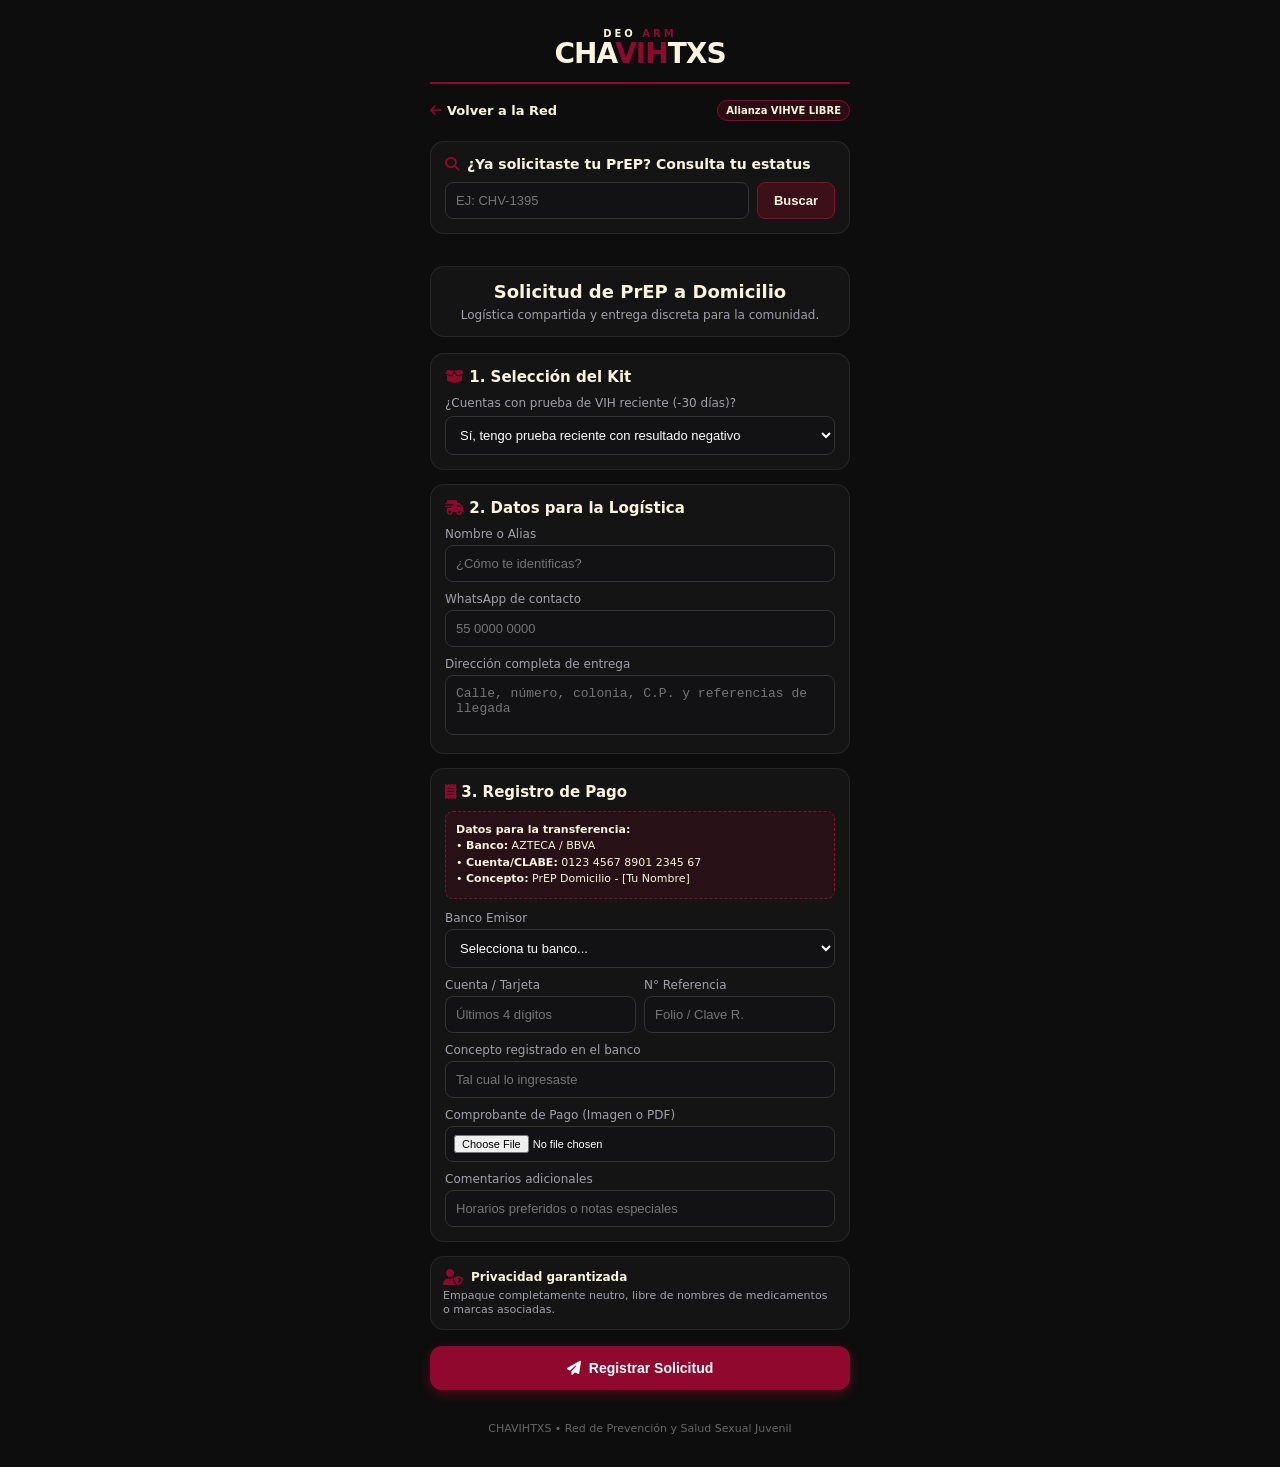
==== commit e9ccdcbe: "Update prep.html" ====
--- a/prep.html
+++ b/prep.html
@@ -99,7 +99,7 @@
       <!-- PASO 3: REGISTRO DE PAGO (LISTA DE BANCOS) -->
       <div class="card-box" style="background: rgba(255, 255, 255, 0.03); border: 1px solid rgba(255, 255, 255, 0.08); padding: 14px; border-radius: 14px; margin-bottom: 14px;">
         <div class="text-bold-16" style="margin-bottom: 10px; color: var(--cream, #fff8f0); font-size: 15px; font-weight: 700;">
-          <i class="fa-solid fa-receipt" style="color: var(--cochineal, #D90429);"></i> 3. Registro de Pago / RICHIP
+          <i class="fa-solid fa-receipt" style="color: var(--cochineal, #D90429);"></i> 3. Registro de Pago
         </div>
 
         <!-- Ficha de transferencia -->
